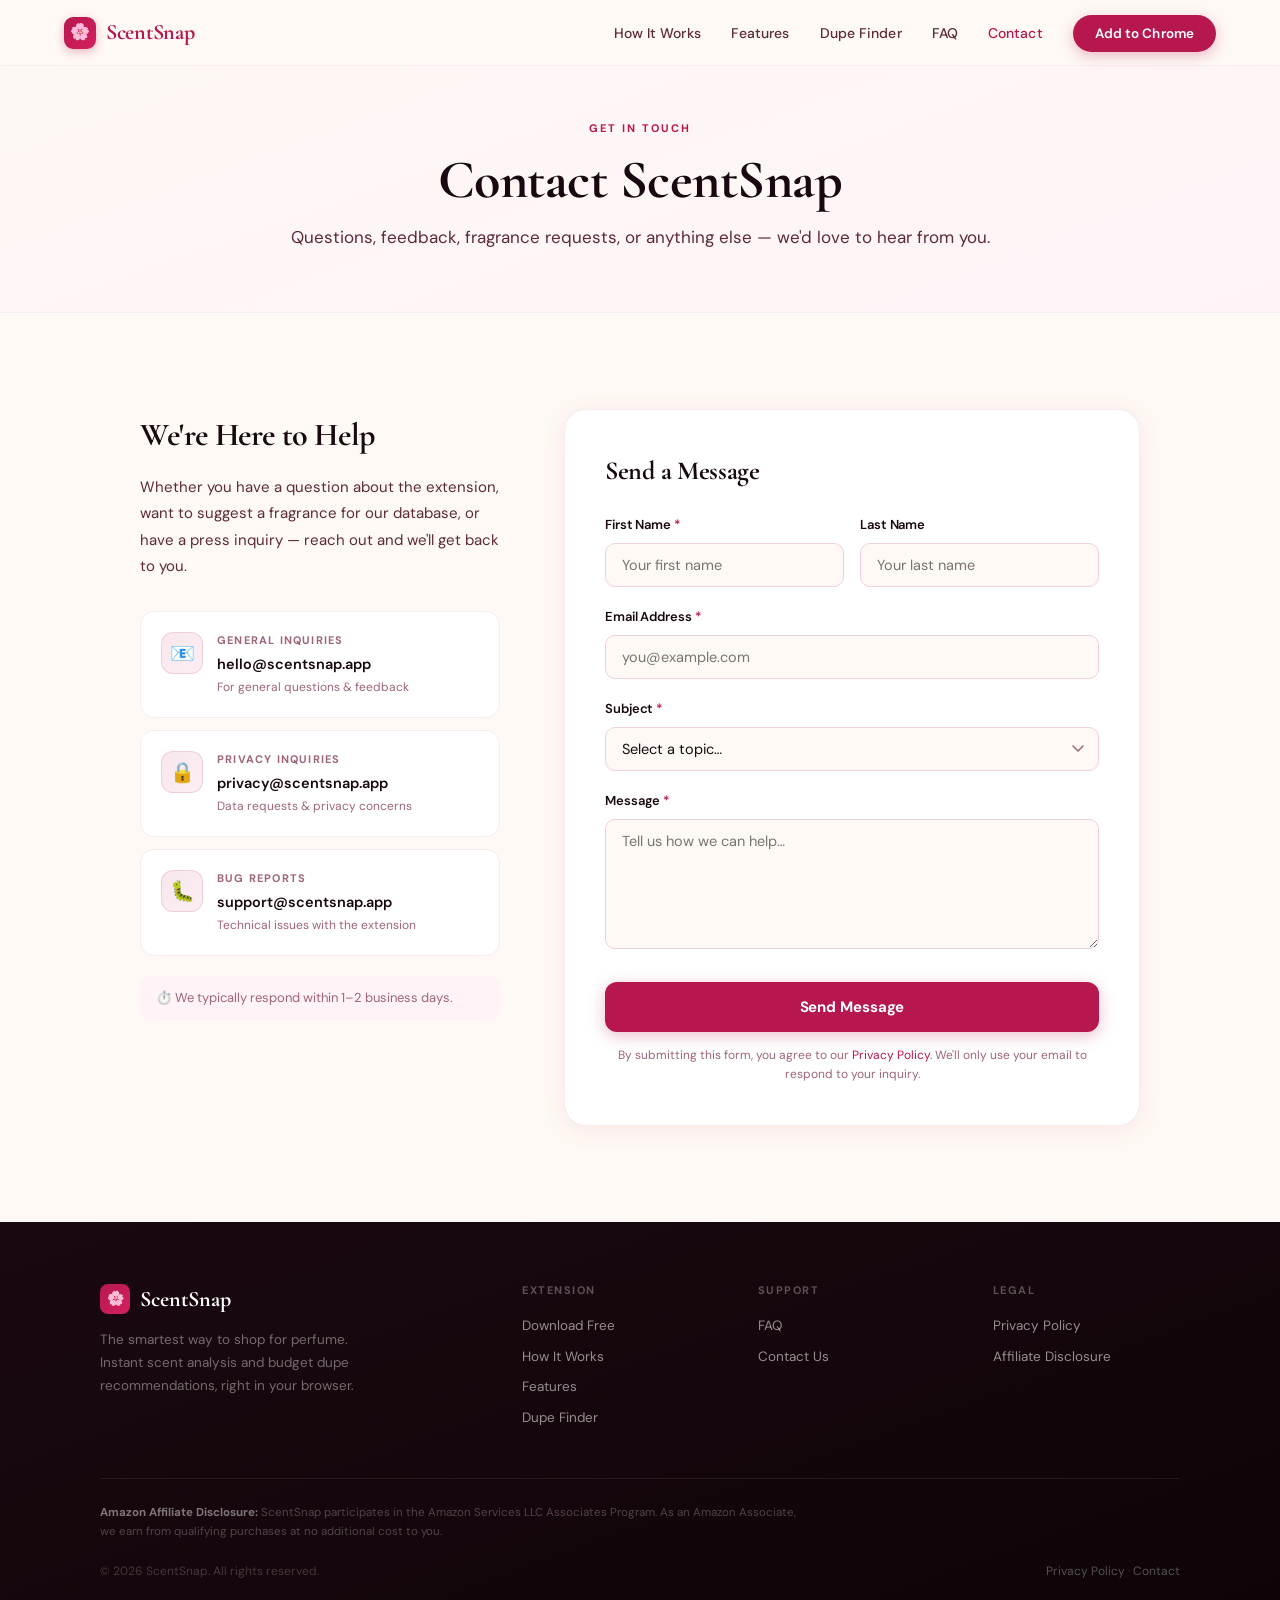
==== pages/contact.html @ 3c1c0955 "Initial commit - ScentSnap website" ====
<!DOCTYPE html>
<html lang="en">
<head>
  <meta charset="UTF-8">
  <meta name="viewport" content="width=device-width, initial-scale=1.0">
  <title>Contact – ScentSnap Chrome Extension</title>
  <meta name="description" content="Get in touch with the ScentSnap team. Questions, feedback, fragrance requests, or partnership inquiries.">
  <link rel="preconnect" href="https://fonts.googleapis.com">
  <link rel="preconnect" href="https://fonts.gstatic.com" crossorigin>
  <link href="https://fonts.googleapis.com/css2?family=Cormorant+Garamond:ital,wght@0,400;0,600;0,700;1,400&family=DM+Sans:wght@300;400;500;600;700&display=swap" rel="stylesheet">
  <link rel="stylesheet" href="../css/shared.css">
  <style>
    .contact-grid {
      max-width: 1000px;
      margin: 0 auto;
      display: grid;
      grid-template-columns: 1fr 1.6fr;
      gap: 64px;
      align-items: start;
    }

    /* Left column */
    .contact-info h2 {
      font-family: 'Cormorant Garamond', serif;
      font-size: 32px;
      font-weight: 700;
      color: var(--text);
      margin-bottom: 14px;
      letter-spacing: -0.4px;
    }
    .contact-info p {
      font-size: 15px;
      color: var(--text-mid);
      line-height: 1.75;
      margin-bottom: 32px;
    }

    .contact-card {
      background: var(--white);
      border: 1.5px solid var(--border-light);
      border-radius: 14px;
      padding: 20px;
      margin-bottom: 12px;
      display: flex;
      align-items: flex-start;
      gap: 14px;
      transition: all 0.2s;
    }
    .contact-card:hover { border-color: var(--rose-light); box-shadow: 0 6px 20px rgba(181,23,78,0.07); }
    .contact-card-icon {
      width: 42px; height: 42px;
      background: linear-gradient(135deg, rgba(181,23,78,0.1), rgba(212,33,95,0.08));
      border: 1px solid rgba(181,23,78,0.14);
      border-radius: 12px;
      display: flex; align-items: center; justify-content: center;
      font-size: 20px;
      flex-shrink: 0;
    }
    .contact-card-label { font-size: 11px; text-transform: uppercase; letter-spacing: 1.2px; color: var(--text-dim); font-weight: 700; margin-bottom: 3px; }
    .contact-card-value { font-size: 14.5px; font-weight: 600; color: var(--text); }
    .contact-card-value a { color: var(--text); text-decoration: none; }
    .contact-card-value a:hover { color: var(--rose); }
    .contact-card-sub { font-size: 12px; color: var(--text-dim); margin-top: 2px; }

    .response-note {
      display: flex;
      align-items: center;
      gap: 9px;
      font-size: 13px;
      color: var(--text-dim);
      margin-top: 20px;
      padding: 12px 16px;
      background: var(--warm);
      border-radius: 10px;
    }

    /* Right column — form */
    .contact-form-wrap {
      background: var(--white);
      border: 1.5px solid var(--border-light);
      border-radius: 22px;
      padding: 40px;
      box-shadow: var(--shadow);
    }
    .contact-form-wrap h3 {
      font-family: 'Cormorant Garamond', serif;
      font-size: 26px;
      font-weight: 700;
      color: var(--text);
      margin-bottom: 24px;
      letter-spacing: -0.3px;
    }

    .form-group { margin-bottom: 20px; }
    .form-label {
      display: block;
      font-size: 13px;
      font-weight: 600;
      color: var(--text);
      margin-bottom: 7px;
      letter-spacing: -0.1px;
    }
    .form-label span { color: var(--rose); }
    .form-input, .form-select, .form-textarea {
      width: 100%;
      padding: 12px 16px;
      background: var(--cream);
      border: 1.5px solid var(--border);
      border-radius: 10px;
      font-family: 'DM Sans', sans-serif;
      font-size: 14.5px;
      color: var(--text);
      transition: border-color 0.2s, box-shadow 0.2s;
      outline: none;
    }
    .form-input:focus, .form-select:focus, .form-textarea:focus {
      border-color: var(--rose);
      box-shadow: 0 0 0 3px rgba(181,23,78,0.1);
      background: var(--white);
    }
    .form-select {
      appearance: none;
      background-image: url("data:image/svg+xml,%3Csvg xmlns='http://www.w3.org/2000/svg' width='12' height='8' fill='none'%3E%3Cpath d='M1 1l5 5 5-5' stroke='%239E6575' stroke-width='1.5' stroke-linecap='round'/%3E%3C/svg%3E");
      background-repeat: no-repeat;
      background-position: right 14px center;
      padding-right: 36px;
      cursor: pointer;
    }
    .form-textarea {
      min-height: 130px;
      resize: vertical;
    }
    .form-row { display: grid; grid-template-columns: 1fr 1fr; gap: 16px; }

    .form-submit {
      width: 100%;
      padding: 15px;
      background: var(--rose);
      color: #fff;
      border: none;
      border-radius: 12px;
      font-family: 'DM Sans', sans-serif;
      font-size: 15px;
      font-weight: 700;
      cursor: pointer;
      transition: all 0.2s;
      box-shadow: 0 4px 16px rgba(181,23,78,0.28);
      letter-spacing: -0.1px;
      margin-top: 6px;
    }
    .form-submit:hover {
      background: var(--rose-deep);
      transform: translateY(-1px);
      box-shadow: 0 8px 24px rgba(181,23,78,0.35);
    }

    .form-note {
      font-size: 12px;
      color: var(--text-dim);
      text-align: center;
      margin-top: 14px;
      line-height: 1.6;
    }
    .form-note a { color: var(--rose); text-decoration: none; }

    /* Success state */
    .form-success {
      display: none;
      text-align: center;
      padding: 32px 0;
    }
    .form-success-icon { font-size: 48px; margin-bottom: 16px; }
    .form-success h4 {
      font-family: 'Cormorant Garamond', serif;
      font-size: 24px;
      font-weight: 700;
      color: var(--text);
      margin-bottom: 10px;
    }
    .form-success p { font-size: 15px; color: var(--text-mid); line-height: 1.7; }

    @media (max-width: 860px) {
      .contact-grid { grid-template-columns: 1fr; gap: 40px; }
      .form-row { grid-template-columns: 1fr; }
    }
  </style>
</head>
<body>

<!-- NAV -->
<nav>
  <a href="../index.html" class="nav-logo">
    <div class="logo-icon">🌸</div>
    ScentSnap
  </a>
  <ul class="nav-links">
    <li><a href="how-it-works.html">How It Works</a></li>
    <li><a href="features.html">Features</a></li>
    <li><a href="dupe-finder.html">Dupe Finder</a></li>
    <li><a href="faq.html">FAQ</a></li>
    <li><a href="contact.html" class="active">Contact</a></li>
    <li><a href="https://chromewebstore.google.com" target="_blank" rel="noopener" class="nav-cta">Add to Chrome</a></li>
  </ul>
  <button class="nav-hamburger" aria-label="Menu">☰</button>
</nav>

<!-- PAGE HEADER -->
<div class="page-header">
  <div class="page-header-inner">
    <div class="section-label">Get in Touch</div>
    <h1>Contact ScentSnap</h1>
    <p>Questions, feedback, fragrance requests, or anything else — we'd love to hear from you.</p>
  </div>
</div>

<section class="section">
  <div class="contact-grid">

    <!-- Left: Contact Info -->
    <div class="contact-info">
      <h2>We're Here to Help</h2>
      <p>Whether you have a question about the extension, want to suggest a fragrance for our database, or have a press inquiry — reach out and we'll get back to you.</p>

      <div class="contact-card">
        <div class="contact-card-icon">📧</div>
        <div>
          <div class="contact-card-label">General Inquiries</div>
          <div class="contact-card-value"><a href="mailto:hello@scentsnap.app">hello@scentsnap.app</a></div>
          <div class="contact-card-sub">For general questions & feedback</div>
        </div>
      </div>

      <div class="contact-card">
        <div class="contact-card-icon">🔒</div>
        <div>
          <div class="contact-card-label">Privacy Inquiries</div>
          <div class="contact-card-value"><a href="mailto:privacy@scentsnap.app">privacy@scentsnap.app</a></div>
          <div class="contact-card-sub">Data requests & privacy concerns</div>
        </div>
      </div>

      <div class="contact-card">
        <div class="contact-card-icon">🐛</div>
        <div>
          <div class="contact-card-label">Bug Reports</div>
          <div class="contact-card-value"><a href="mailto:support@scentsnap.app">support@scentsnap.app</a></div>
          <div class="contact-card-sub">Technical issues with the extension</div>
        </div>
      </div>

      <div class="response-note">
        ⏱️ We typically respond within 1–2 business days.
      </div>
    </div>

    <!-- Right: Form -->
    <div class="contact-form-wrap">
      <h3>Send a Message</h3>

      <div id="contactFormFields">
        <div class="form-row">
          <div class="form-group">
            <label class="form-label" for="firstName">First Name <span>*</span></label>
            <input id="firstName" type="text" class="form-input" placeholder="Your first name" required>
          </div>
          <div class="form-group">
            <label class="form-label" for="lastName">Last Name</label>
            <input id="lastName" type="text" class="form-input" placeholder="Your last name">
          </div>
        </div>
        <div class="form-group">
          <label class="form-label" for="email">Email Address <span>*</span></label>
          <input id="email" type="email" class="form-input" placeholder="you@example.com" required>
        </div>
        <div class="form-group">
          <label class="form-label" for="subject">Subject <span>*</span></label>
          <select id="subject" class="form-select">
            <option value="">Select a topic…</option>
            <option value="general">General question</option>
            <option value="bug">Bug report / technical issue</option>
            <option value="feature">Feature request</option>
            <option value="fragrance">Suggest a fragrance / dupe</option>
            <option value="privacy">Privacy inquiry</option>
            <option value="press">Press / media inquiry</option>
            <option value="other">Other</option>
          </select>
        </div>
        <div class="form-group">
          <label class="form-label" for="message">Message <span>*</span></label>
          <textarea id="message" class="form-textarea" placeholder="Tell us how we can help…" required></textarea>
        </div>
        <button type="button" class="form-submit" id="submitBtn" onclick="handleSubmit()">Send Message</button>
        <p class="form-note">By submitting this form, you agree to our <a href="privacy-policy.html">Privacy Policy</a>. We'll only use your email to respond to your inquiry.</p>
      </div>

      <div class="form-success" id="formSuccess">
        <div class="form-success-icon">🌸</div>
        <h4>Message Sent!</h4>
        <p>Thanks for reaching out. We'll get back to you at the email you provided, usually within 1–2 business days.</p>
      </div>
    </div>
  </div>
</section>

<!-- FOOTER -->
<footer>
  <div class="footer-inner">
    <div class="footer-top">
      <div class="footer-brand">
        <div class="footer-logo"><div class="footer-logo-icon">🌸</div> ScentSnap</div>
        <p>The smartest way to shop for perfume. Instant scent analysis and budget dupe recommendations, right in your browser.</p>
      </div>
      <div class="footer-col">
        <h5>Extension</h5>
        <a href="https://chromewebstore.google.com" target="_blank" rel="noopener">Download Free</a>
        <a href="how-it-works.html">How It Works</a>
        <a href="features.html">Features</a>
        <a href="dupe-finder.html">Dupe Finder</a>
      </div>
      <div class="footer-col">
        <h5>Support</h5>
        <a href="faq.html">FAQ</a>
        <a href="contact.html">Contact Us</a>
      </div>
      <div class="footer-col">
        <h5>Legal</h5>
        <a href="privacy-policy.html">Privacy Policy</a>
        <a href="faq.html#affiliate">Affiliate Disclosure</a>
      </div>
    </div>
    <hr class="footer-divider">
    <p class="affiliate-note"><strong style="color:rgba(255,255,255,0.45);">Amazon Affiliate Disclosure:</strong> ScentSnap participates in the Amazon Services LLC Associates Program. As an Amazon Associate, we earn from qualifying purchases at no additional cost to you.</p>
    <div class="footer-bottom">
      <span>© 2026 ScentSnap. All rights reserved.</span>
      <span><a href="privacy-policy.html">Privacy Policy</a> · <a href="contact.html">Contact</a></span>
    </div>
  </div>
</footer>

<script>
  function handleSubmit() {
    const firstName = document.getElementById('firstName').value.trim();
    const email = document.getElementById('email').value.trim();
    const subject = document.getElementById('subject').value;
    const message = document.getElementById('message').value.trim();

    if (!firstName || !email || !subject || !message) {
      alert('Please fill in all required fields.');
      return;
    }
    if (!email.includes('@')) {
      alert('Please enter a valid email address.');
      return;
    }

    // Show success state
    document.getElementById('contactFormFields').style.display = 'none';
    document.getElementById('formSuccess').style.display = 'block';
  }
</script>
</body>
</html>
---- css/shared.css ----
/* ScentSnap – Shared Styles */
*, *::before, *::after { box-sizing: border-box; margin: 0; padding: 0; }

@import url('https://fonts.googleapis.com/css2?family=Cormorant+Garamond:wght@400;500;600;700&family=DM+Sans:wght@300;400;500;600;700&display=swap');

:root {
  --rose: #B5174E;
  --rose-deep: #7A0031;
  --rose-mid: #D4215F;
  --rose-light: #F7D6E4;
  --rose-glow: rgba(181,23,78,0.12);
  --cream: #FEF9F4;
  --warm: #FFF3F7;
  --white: #FFFFFF;
  --text: #18080F;
  --text-mid: #5C2A3A;
  --text-dim: #9E6575;
  --border: #EED0DC;
  --border-light: #F8EBF1;
  --shadow: 0 4px 24px rgba(181,23,78,0.08);
  --shadow-lg: 0 20px 60px rgba(181,23,78,0.14);
}

html { scroll-behavior: smooth; }

body {
  font-family: 'DM Sans', sans-serif;
  background: var(--cream);
  color: var(--text);
  line-height: 1.6;
}

/* ── NAV ─────────────────────────────────── */
nav {
  position: fixed;
  top: 0; left: 0; right: 0;
  z-index: 100;
  background: rgba(254,249,244,0.94);
  backdrop-filter: blur(16px);
  border-bottom: 1px solid var(--border-light);
  padding: 0 5%;
  height: 66px;
  display: flex;
  align-items: center;
  justify-content: space-between;
}

.nav-logo {
  display: flex;
  align-items: center;
  gap: 10px;
  font-family: 'Cormorant Garamond', serif;
  font-weight: 700;
  font-size: 22px;
  color: var(--rose);
  text-decoration: none;
  letter-spacing: -0.3px;
}

.nav-logo .logo-icon {
  width: 32px; height: 32px;
  background: linear-gradient(135deg, var(--rose), var(--rose-mid));
  border-radius: 9px;
  display: flex; align-items: center; justify-content: center;
  font-size: 16px;
  box-shadow: 0 3px 10px rgba(181,23,78,0.3);
}

.nav-links {
  display: flex;
  align-items: center;
  gap: 30px;
  list-style: none;
}

.nav-links a {
  font-size: 14px;
  font-weight: 500;
  color: var(--text-mid);
  text-decoration: none;
  transition: color 0.2s;
  letter-spacing: 0.1px;
}

.nav-links a:hover, .nav-links a.active { color: var(--rose); }

.nav-cta {
  background: var(--rose) !important;
  color: #fff !important;
  padding: 10px 22px;
  border-radius: 24px;
  font-weight: 600 !important;
  font-size: 13.5px !important;
  transition: all 0.2s !important;
  box-shadow: 0 4px 14px rgba(181,23,78,0.28) !important;
}

.nav-cta:hover {
  background: var(--rose-deep) !important;
  box-shadow: 0 6px 20px rgba(181,23,78,0.38) !important;
  transform: translateY(-1px);
}

/* Mobile nav */
.nav-hamburger {
  display: none;
  background: none;
  border: none;
  cursor: pointer;
  padding: 6px;
  color: var(--text);
}

@media (max-width: 768px) {
  .nav-links { display: none; }
  .nav-hamburger { display: flex; }
}

/* ── FOOTER ────────────────────────────── */
footer {
  background: linear-gradient(160deg, #1A0810 0%, #0E0408 100%);
  padding: 60px 5% 30px;
}

.footer-inner { max-width: 1080px; margin: 0 auto; }

.footer-top {
  display: grid;
  grid-template-columns: 2fr 1fr 1fr 1fr;
  gap: 48px;
  margin-bottom: 40px;
}

.footer-logo {
  font-family: 'Cormorant Garamond', serif;
  font-size: 22px;
  font-weight: 700;
  color: #fff;
  margin-bottom: 12px;
  display: flex;
  align-items: center;
  gap: 10px;
}

.footer-logo-icon {
  width: 30px; height: 30px;
  background: linear-gradient(135deg, var(--rose), var(--rose-mid));
  border-radius: 8px;
  display: flex; align-items: center; justify-content: center;
  font-size: 14px;
}

.footer-brand p {
  font-size: 13.5px;
  color: rgba(255,255,255,0.4);
  line-height: 1.7;
  max-width: 260px;
}

.footer-col h5 {
  font-size: 11px;
  text-transform: uppercase;
  letter-spacing: 1.5px;
  color: rgba(255,255,255,0.3);
  font-weight: 700;
  margin-bottom: 16px;
}

.footer-col a {
  display: block;
  color: rgba(255,255,255,0.55);
  text-decoration: none;
  font-size: 13.5px;
  margin-bottom: 9px;
  transition: color 0.2s;
}

.footer-col a:hover { color: var(--rose-light); }

.footer-divider {
  border: none;
  border-top: 1px solid rgba(255,255,255,0.07);
  margin-bottom: 24px;
}

.affiliate-note {
  font-size: 11.5px;
  color: rgba(255,255,255,0.25);
  line-height: 1.7;
  margin-bottom: 20px;
  max-width: 700px;
}

.footer-bottom {
  display: flex;
  justify-content: space-between;
  align-items: center;
  font-size: 12px;
  color: rgba(255,255,255,0.2);
}

.footer-bottom a { color: rgba(255,255,255,0.3); text-decoration: none; }
.footer-bottom a:hover { color: rgba(255,255,255,0.6); }

/* ── BUTTONS ──────────────────────────── */
.btn-primary {
  display: inline-flex;
  align-items: center;
  gap: 9px;
  background: var(--rose);
  color: #fff;
  padding: 15px 28px;
  border-radius: 14px;
  font-size: 15px;
  font-weight: 600;
  text-decoration: none;
  transition: all 0.2s;
  box-shadow: 0 6px 24px rgba(181,23,78,0.3);
  letter-spacing: -0.1px;
}

.btn-primary:hover {
  background: var(--rose-deep);
  transform: translateY(-2px);
  box-shadow: 0 10px 32px rgba(181,23,78,0.38);
}

.btn-secondary {
  display: inline-flex;
  align-items: center;
  gap: 8px;
  color: var(--rose);
  font-size: 15px;
  font-weight: 600;
  text-decoration: none;
  padding: 15px 4px;
  transition: opacity 0.2s;
  letter-spacing: -0.1px;
}

.btn-secondary:hover { opacity: 0.7; }

/* ── SECTIONS ─────────────────────────── */
.section {
  padding: 96px 5%;
}

.section-label {
  font-size: 11px;
  font-weight: 700;
  text-transform: uppercase;
  letter-spacing: 2px;
  color: var(--rose);
  text-align: center;
  margin-bottom: 12px;
}

.section-title {
  font-family: 'Cormorant Garamond', serif;
  font-size: clamp(30px, 4vw, 46px);
  font-weight: 700;
  text-align: center;
  color: var(--text);
  margin-bottom: 14px;
  line-height: 1.1;
  letter-spacing: -0.5px;
}

.section-sub {
  font-size: 16px;
  color: var(--text-dim);
  text-align: center;
  max-width: 540px;
  margin: 0 auto 60px;
  line-height: 1.7;
}

/* ── PAGE HEADER ─────────────────────── */
.page-header {
  padding: 120px 5% 60px;
  background: linear-gradient(160deg, var(--cream) 0%, var(--warm) 100%);
  border-bottom: 1px solid var(--border-light);
}

.page-header-inner {
  max-width: 700px;
  margin: 0 auto;
  text-align: center;
}

.page-header h1 {
  font-family: 'Cormorant Garamond', serif;
  font-size: clamp(36px, 5vw, 54px);
  font-weight: 700;
  line-height: 1.1;
  color: var(--text);
  margin-bottom: 14px;
  letter-spacing: -0.5px;
}

.page-header p {
  font-size: 17px;
  color: var(--text-mid);
  line-height: 1.7;
}

.page-header .updated {
  font-size: 12px;
  color: var(--text-dim);
  margin-top: 10px;
}

/* ── UTILITIES ───────────────────────── */
.max-container { max-width: 1080px; margin: 0 auto; }

@media (max-width: 900px) {
  .footer-top { grid-template-columns: 1fr 1fr; gap: 32px; }
  .footer-bottom { flex-direction: column; gap: 8px; text-align: center; }
}

@media (max-width: 600px) {
  .footer-top { grid-template-columns: 1fr; }
  .section { padding: 64px 5%; }
}
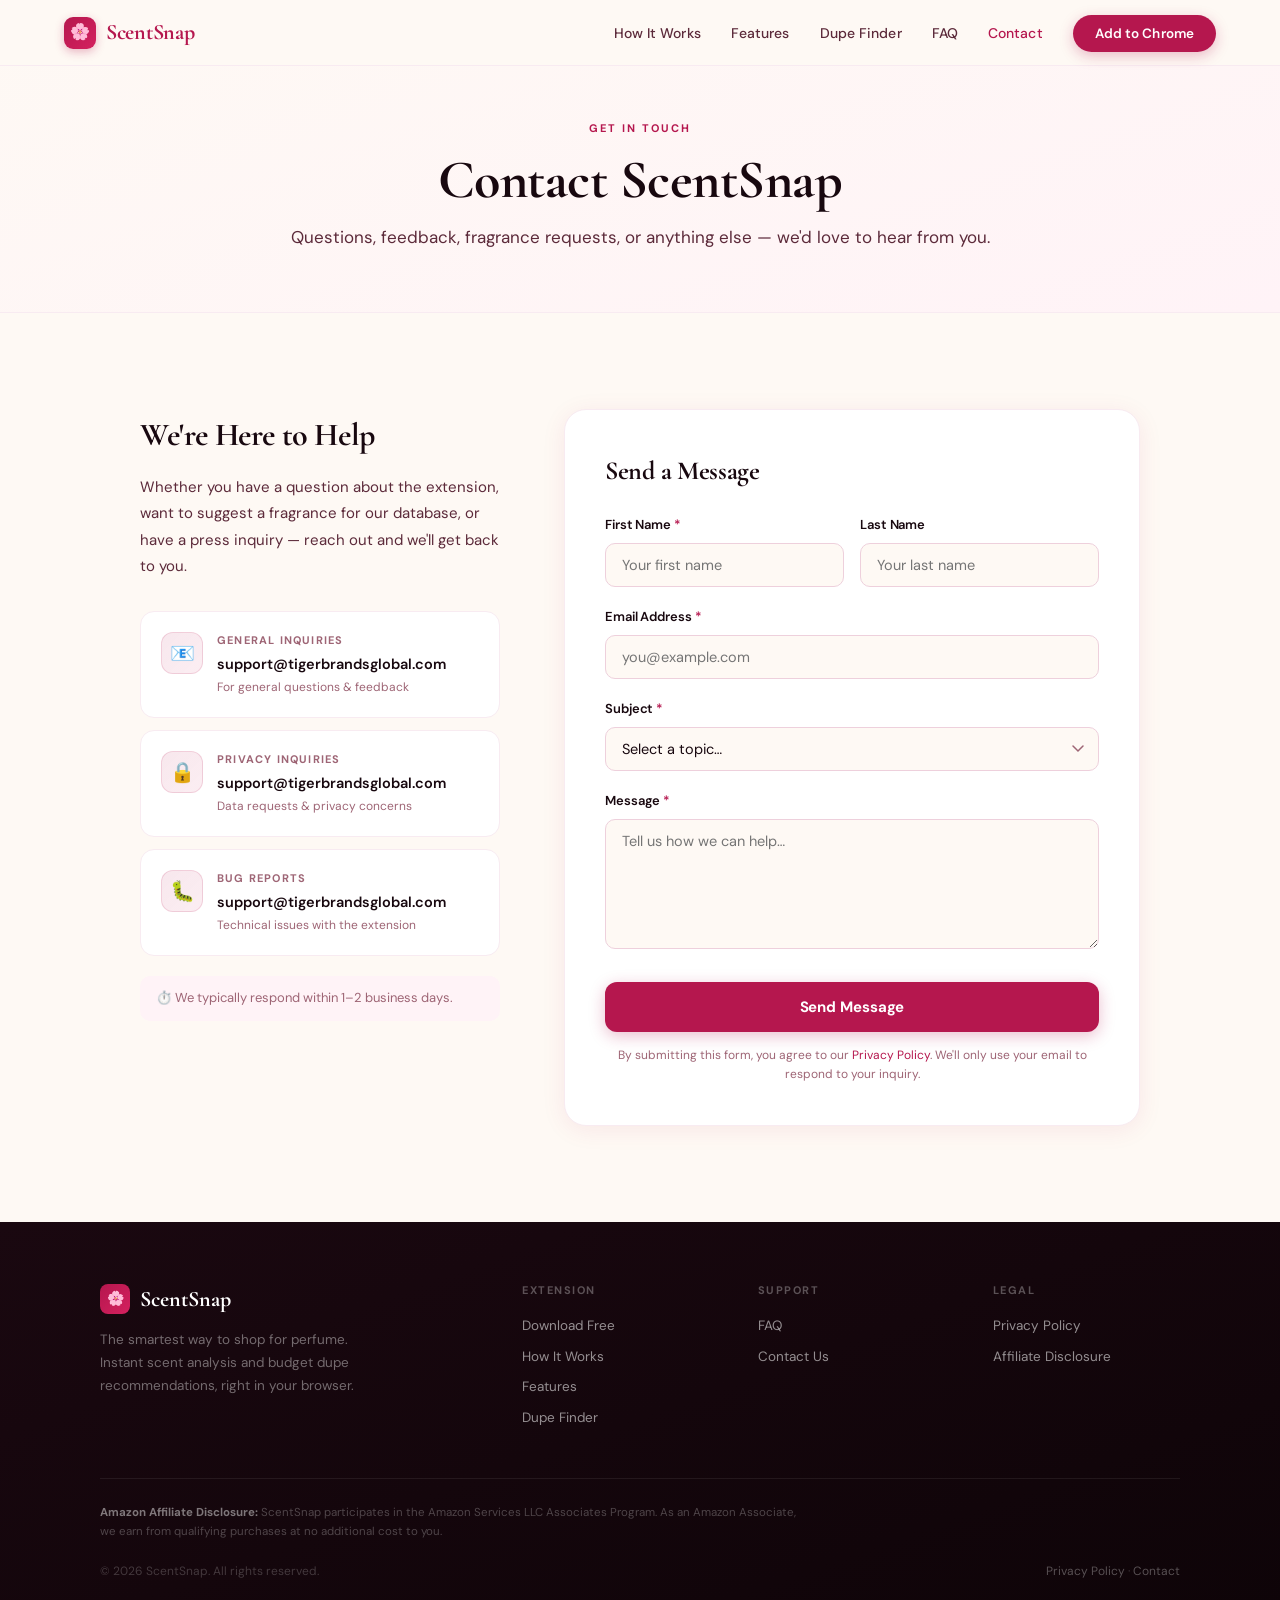
==== commit 672da9f5: "Update contact.html" ====
--- a/pages/contact.html
+++ b/pages/contact.html
@@ -225,7 +225,7 @@
         <div class="contact-card-icon">📧</div>
         <div>
           <div class="contact-card-label">General Inquiries</div>
-          <div class="contact-card-value"><a href="mailto:hello@scentsnap.app">hello@scentsnap.app</a></div>
+          <div class="contact-card-value"><a href="mailto:support@tigerbrandsglobal.com">support@tigerbrandsglobal.com</a></div>
           <div class="contact-card-sub">For general questions & feedback</div>
         </div>
       </div>
@@ -234,7 +234,7 @@
         <div class="contact-card-icon">🔒</div>
         <div>
           <div class="contact-card-label">Privacy Inquiries</div>
-          <div class="contact-card-value"><a href="mailto:privacy@scentsnap.app">privacy@scentsnap.app</a></div>
+          <div class="contact-card-value"><a href="mailto:support@tigerbrandsglobal.com">support@tigerbrandsglobal.com</a></div>
           <div class="contact-card-sub">Data requests & privacy concerns</div>
         </div>
       </div>
@@ -243,7 +243,7 @@
         <div class="contact-card-icon">🐛</div>
         <div>
           <div class="contact-card-label">Bug Reports</div>
-          <div class="contact-card-value"><a href="mailto:support@scentsnap.app">support@scentsnap.app</a></div>
+          <div class="contact-card-value"><a href="mailto:support@tigerbrandsglobal.com">support@tigerbrandsglobal.com</a></div>
           <div class="contact-card-sub">Technical issues with the extension</div>
         </div>
       </div>
